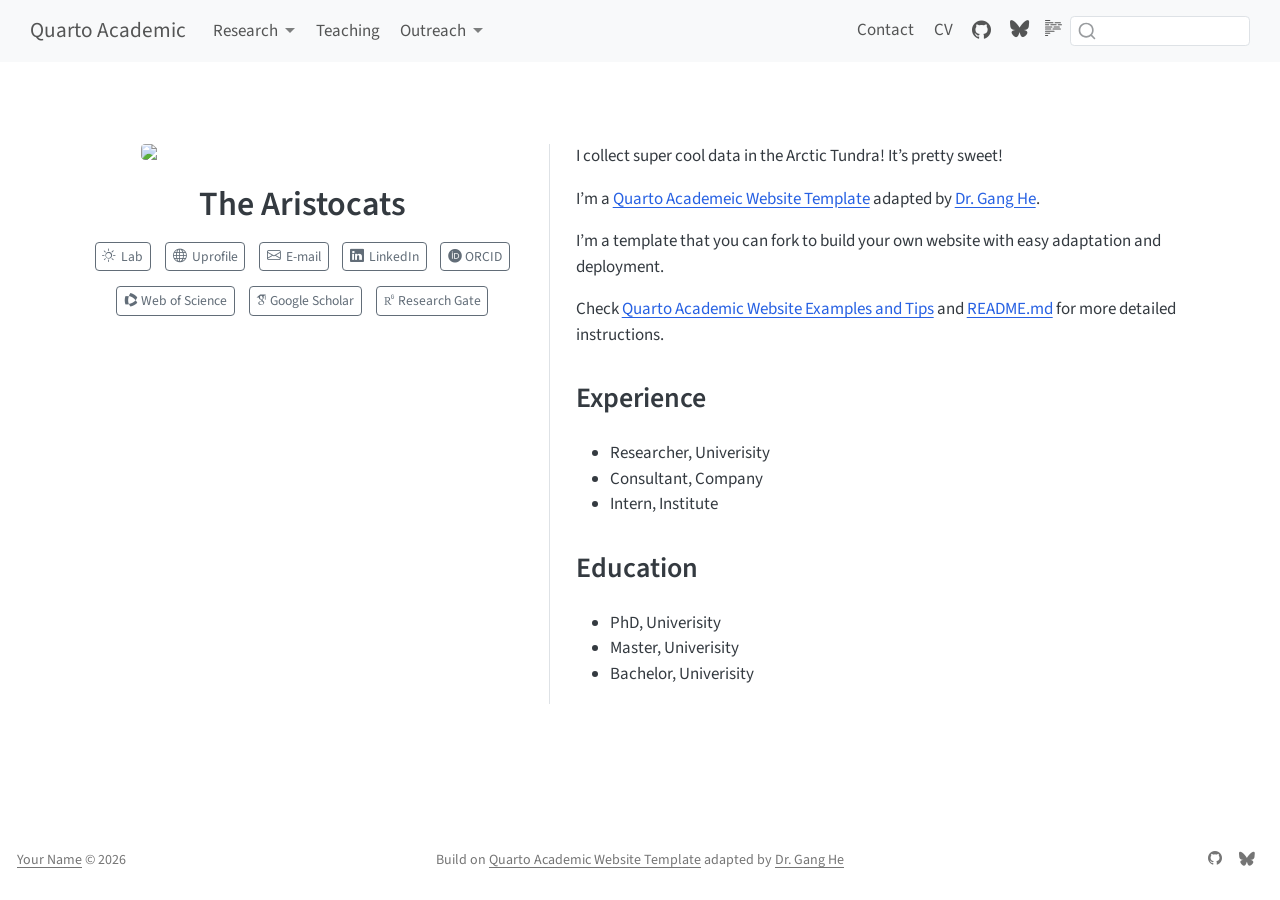
==== docs/index.html @ 0e3d224e "initial commit" ====
<!DOCTYPE html>
<html xmlns="http://www.w3.org/1999/xhtml" lang="en" xml:lang="en"><head>

<meta charset="utf-8">
<meta name="generator" content="quarto-1.9.38">

<meta name="viewport" content="width=device-width, initial-scale=1.0, user-scalable=yes">

<meta name="author" content="Dr.&nbsp;Gang He">
<meta name="description" content="Quarto Academic Website Template with Team Shrub">

<title>The Aristocats – Quarto Academic</title>
<style>
/* Default styles provided by pandoc.
** See https://pandoc.org/MANUAL.html#variables-for-html for config info.
*/
code{white-space: pre-wrap;}
span.smallcaps{font-variant: small-caps;}
div.columns{display: flex; gap: min(4vw, 1.5em);}
div.column{flex: auto; overflow-x: auto;}
div.hanging-indent{margin-left: 1.5em; text-indent: -1.5em;}
ul.task-list{list-style: none;}
ul.task-list li input[type="checkbox"] {
  width: 0.8em;
  margin: 0 0.8em 0.2em -1em; /* quarto-specific, see https://github.com/quarto-dev/quarto-cli/issues/4556 */ 
  vertical-align: middle;
}
</style>


<script src="site_libs/quarto-nav/quarto-nav.js"></script>
<script src="site_libs/quarto-nav/headroom.min.js"></script>
<script src="site_libs/clipboard/clipboard.min.js"></script>
<script src="site_libs/quarto-search/autocomplete.umd.js"></script>
<script src="site_libs/quarto-search/fuse.min.js"></script>
<script src="site_libs/quarto-search/quarto-search.js"></script>
<meta name="quarto:offset" content="./">
<script src="site_libs/quarto-html/quarto.js" type="module"></script>
<script src="site_libs/quarto-html/tabsets/tabsets.js" type="module"></script>
<script src="site_libs/quarto-html/popper.min.js"></script>
<script src="site_libs/quarto-html/tippy.umd.min.js"></script>
<link href="site_libs/quarto-html/tippy.css" rel="stylesheet">
<link href="site_libs/quarto-html/quarto-syntax-highlighting-15634bcf2e68342d4ad2dfa704d543f6.css" rel="stylesheet" id="quarto-text-highlighting-styles">
<script src="site_libs/bootstrap/bootstrap.min.js"></script>
<link href="site_libs/bootstrap/bootstrap-icons.css" rel="stylesheet">
<link href="site_libs/bootstrap/bootstrap-346337e101949f30c9d2a2307ffdd10b.min.css" rel="stylesheet" append-hash="true" id="quarto-bootstrap" data-mode="light">
<link href="site_libs/quarto-contrib/fontawesome6-1.2.0/all.min.css" rel="stylesheet">
<link href="site_libs/quarto-contrib/fontawesome6-1.2.0/latex-fontsize.css" rel="stylesheet">
<link href="site_libs/quarto-contrib/academicons-1.9.2/all.css" rel="stylesheet">
<link href="site_libs/quarto-contrib/academicons-1.9.2/size.css" rel="stylesheet">
<script id="quarto-search-options" type="application/json">{
  "location": "navbar",
  "copy-button": false,
  "collapse-after": 3,
  "panel-placement": "end",
  "type": "textbox",
  "limit": 50,
  "keyboard-shortcut": [
    "f",
    "/",
    "s"
  ],
  "language": {
    "search-no-results-text": "No results",
    "search-matching-documents-text": "matching documents",
    "search-copy-link-title": "Copy link to search",
    "search-hide-matches-text": "Hide additional matches",
    "search-more-match-text": "more match in this document",
    "search-more-matches-text": "more matches in this document",
    "search-clear-button-title": "Clear",
    "search-text-placeholder": "",
    "search-detached-cancel-button-title": "Cancel",
    "search-submit-button-title": "Submit",
    "search-label": "Search"
  }
}</script>
<script async="" src="https://www.googletagmanager.com/gtag/js?id="></script>

<script type="text/javascript">

window.dataLayer = window.dataLayer || [];
function gtag(){dataLayer.push(arguments);}
gtag('js', new Date());
gtag('config', '', { 'anonymize_ip': true});
</script>

<!-- 
Load Academicons v1: https://jpswalsh.github.io/academicons/
-->
<link rel="stylesheet" href="https://cdn.jsdelivr.net/gh/jpswalsh/academicons@1/css/academicons.min.css">

<link rel="stylesheet" href="http://maxcdn.bootstrapcdn.com/font-awesome/4.3.0/css/font-awesome.min.css">


<!---
The following code are needed to show dimension citation and altmetrics.
https://api.altmetric.com/embeds.html
https://badge.dimensions.ai/
--->

<script type="text/javascript" src="https://d1bxh8uas1mnw7.cloudfront.net/assets/embed.js"></script>

<script async="" src="https://badge.dimensions.ai/badge.js" charset="utf-8"></script>

<script type="text/javascript" src="//cdn.plu.mx/widget-popup.js"></script>


<link rel="stylesheet" href="styles.css">
<meta property="og:title" content="The Aristocats – Quarto Academic">
<meta property="og:image" content="https://drganghe.github.io/quarto-academic-website-template/files/images/placeholder4.jpg">
<meta property="og:site_name" content="Quarto Academic">
<meta name="twitter:title" content="The Aristocats – Quarto Academic">
<meta name="twitter:image" content="https://drganghe.github.io/quarto-academic-website-template/files/images/placeholder4.jpg">
<meta name="twitter:card" content="summary_large_image">
</head>

<body class="nav-fixed quarto-light">

<div id="quarto-search-results"></div>
  <header id="quarto-header" class="headroom fixed-top">
    <nav class="navbar navbar-expand-lg " data-bs-theme="dark">
      <div class="navbar-container container-fluid">
      <div class="navbar-brand-container mx-auto">
    <a class="navbar-brand" href="./index.html">
    <span class="navbar-title">Quarto Academic</span>
    </a>
  </div>
            <div id="quarto-search" class="" title="Search"></div>
          <button class="navbar-toggler" type="button" data-bs-toggle="collapse" data-bs-target="#navbarCollapse" aria-controls="navbarCollapse" role="menu" aria-expanded="false" aria-label="Toggle navigation" onclick="if (window.quartoToggleHeadroom) { window.quartoToggleHeadroom(); }">
  <span class="navbar-toggler-icon"></span>
</button>
          <div class="collapse navbar-collapse" id="navbarCollapse">
            <ul class="navbar-nav navbar-nav-scroll me-auto">
  <li class="nav-item dropdown ">
    <a class="nav-link dropdown-toggle" href="#" id="nav-menu-research" role="link" data-bs-toggle="dropdown" aria-expanded="false">
 <span class="menu-text">Research</span>
    </a>
    <ul class="dropdown-menu" aria-labelledby="nav-menu-research">    
        <li>
    <a class="dropdown-item" href="./projects.html">
 <span class="dropdown-text">Projects</span></a>
  </li>  
        <li>
    <a class="dropdown-item" href="./publications.html">
 <span class="dropdown-text">Publications</span></a>
  </li>  
    </ul>
  </li>
  <li class="nav-item">
    <a class="nav-link" href="./teaching.html"> 
<span class="menu-text">Teaching</span></a>
  </li>  
  <li class="nav-item dropdown ">
    <a class="nav-link dropdown-toggle" href="#" id="nav-menu-outreach" role="link" data-bs-toggle="dropdown" aria-expanded="false">
 <span class="menu-text">Outreach</span>
    </a>
    <ul class="dropdown-menu" aria-labelledby="nav-menu-outreach">    
        <li>
    <a class="dropdown-item" href="./posts.html#category=presentation">
 <span class="dropdown-text">Presentations</span></a>
  </li>  
    </ul>
  </li>
</ul>
            <ul class="navbar-nav navbar-nav-scroll ms-auto">
  <li class="nav-item">
    <a class="nav-link" href="./contact.html"> 
<span class="menu-text">Contact</span></a>
  </li>  
  <li class="nav-item">
    <a class="nav-link" href="./files/nsf-biosketch.pdf"> 
<span class="menu-text">CV</span></a>
  </li>  
  <li class="nav-item compact">
    <a class="nav-link" href="https://github.com/drganghe/quarto-academic-website-template" target="_blank"> <i class="bi bi-github" role="img">
</i> 
<span class="menu-text"></span></a>
  </li>  
  <li class="nav-item">
    <a class="nav-link" href="https://bsky.app" target="_blank"> 
<span class="menu-text"><i class="fa-brands fa-bluesky" aria-label="bluesky"></i></span></a>
  </li>  
</ul>
          </div> <!-- /navcollapse -->
            <div class="quarto-navbar-tools">
  <a href="" class="quarto-reader-toggle quarto-navigation-tool px-1" onclick="window.quartoToggleReader(); return false;" title="Toggle reader mode">
  <div class="quarto-reader-toggle-btn">
  <i class="bi"></i>
  </div>
</a>
</div>
      </div> <!-- /container-fluid -->
    </nav>
</header>
<!-- content -->
<div id="quarto-content" class="quarto-container page-columns page-rows-contents page-layout-full page-navbar">
<!-- sidebar -->
<!-- margin-sidebar -->
    
<!-- main -->
<main class="content column-page" id="quarto-document-content">




<div class="quarto-about-trestles column-page">
  <div class="about-entity">
    <img src="files/images/placeholder4.jpg" class="about-image
  rounded " style="width: 70%;">
<header id="title-block-header" class="quarto-title-block default">
<div class="quarto-title">
<h1 class="title">The Aristocats</h1>
</div>
<div class="quarto-title-meta column-page">
  </div>
</header>
    <div class="about-links">
  <a href="https://www.github.com" class="about-link" rel="" target="_blank">
    <i class="bi bi-sun"></i>
     <span class="about-link-text">Lab</span>
  </a>
  <a href="https://baruch.cuny.edu" class="about-link" rel="" target="_blank">
    <i class="bi bi-globe"></i>
     <span class="about-link-text">Uprofile</span>
  </a>
  <a href="mailto:email@gmail.com" class="about-link" rel="" target="">
    <i class="bi bi-envelope"></i>
     <span class="about-link-text">E-mail</span>
  </a>
  <a href="https://www.linkedin.com/" class="about-link" rel="" target="_blank">
    <i class="bi bi-linkedin"></i>
     <span class="about-link-text">LinkedIn</span>
  </a>
  <a href="https://orcid.org" class="about-link" rel="" target="_blank">
     <span class="about-link-text"><i class="ai  ai-orcid"></i> ORCID</span>
  </a>
  <a href="https://www.webofscience.com" class="about-link" rel="" target="_blank">
     <span class="about-link-text"><i class="ai  ai-clarivate"></i> Web of Science</span>
  </a>
  <a href="https://scholar.google.com" class="about-link" rel="" target="_blank">
     <span class="about-link-text"><i class="ai  ai-google-scholar"></i> Google Scholar</span>
  </a>
  <a href="https://www.researchgate.net" class="about-link" rel="" target="_blank">
     <span class="about-link-text"><i class="ai  ai-researchgate"></i> Research Gate</span>
  </a>
</div>
  </div>
  <div class="about-contents"><div id="hero-heading">
<p>I collect super cool data in the Arctic Tundra! It’s pretty sweet!</p>
<p>I’m a <a href="https://github.com/drganghe/quarto-academic-website-template">Quarto Academeic Website Template</a> adapted by <a href="http://drganghe.github.io">Dr.&nbsp;Gang He</a>.</p>
<p>I’m a template that you can fork to build your own website with easy adaptation and deployment.</p>
<p>Check <a href="https://drganghe.github.io/quarto-academic-site-examples.html">Quarto Academic Website Examples and Tips</a> and <a href="https://github.com/drganghe/quarto-academic-website-template/blob/main/README.md">README.md</a> for more detailed instructions.</p>
<section id="experience" class="level2">
<h2 data-anchor-id="experience">Experience</h2>
<ul>
<li>Researcher, Univerisity</li>
<li>Consultant, Company</li>
<li>Intern, Institute</li>
</ul>
</section>
<section id="education" class="level2">
<h2 data-anchor-id="education">Education</h2>
<ul>
<li>PhD, Univerisity</li>
<li>Master, Univerisity</li>
<li>Bachelor, Univerisity</li>
</ul>
</section>
</div></div>
</div>





</main> <!-- /main -->
<script id="quarto-html-after-body" type="application/javascript">
  window.document.addEventListener("DOMContentLoaded", function (event) {
    const isCodeAnnotation = (el) => {
      for (const clz of el.classList) {
        if (clz.startsWith('code-annotation-')) {                     
          return true;
        }
      }
      return false;
    }
    const onCopySuccess = function(e) {
      // button target
      const button = e.trigger;
      // don't keep focus
      button.blur();
      // flash "checked"
      button.classList.add('code-copy-button-checked');
      var currentTitle = button.getAttribute("title");
      button.setAttribute("title", "Copied!");
      let tooltip;
      if (window.bootstrap) {
        button.setAttribute("data-bs-toggle", "tooltip");
        button.setAttribute("data-bs-placement", "left");
        button.setAttribute("data-bs-title", "Copied!");
        tooltip = new bootstrap.Tooltip(button, 
          { trigger: "manual", 
            customClass: "code-copy-button-tooltip",
            offset: [0, -8]});
        tooltip.show();    
      }
      setTimeout(function() {
        if (tooltip) {
          tooltip.hide();
          button.removeAttribute("data-bs-title");
          button.removeAttribute("data-bs-toggle");
          button.removeAttribute("data-bs-placement");
        }
        button.setAttribute("title", currentTitle);
        button.classList.remove('code-copy-button-checked');
      }, 1000);
      // clear code selection
      e.clearSelection();
    }
    const getTextToCopy = function(trigger) {
      const outerScaffold = trigger.parentElement.cloneNode(true);
      const codeEl = outerScaffold.querySelector('code');
      for (const childEl of codeEl.children) {
        if (isCodeAnnotation(childEl)) {
          childEl.remove();
        }
      }
      return codeEl.innerText;
    }
    const clipboard = new window.ClipboardJS('.code-copy-button:not([data-in-quarto-modal])', {
      text: getTextToCopy
    });
    clipboard.on('success', onCopySuccess);
    if (window.document.getElementById('quarto-embedded-source-code-modal')) {
      const clipboardModal = new window.ClipboardJS('.code-copy-button[data-in-quarto-modal]', {
        text: getTextToCopy,
        container: window.document.getElementById('quarto-embedded-source-code-modal')
      });
      clipboardModal.on('success', onCopySuccess);
    }
      var localhostRegex = new RegExp(/^(?:http|https):\/\/localhost\:?[0-9]*\//);
      var mailtoRegex = new RegExp(/^mailto:/);
        var filterRegex = new RegExp("^(?:http:|https:)\/\/drganghe\.github\.io\/custom");
      var isInternal = (href) => {
          return filterRegex.test(href) || localhostRegex.test(href) || mailtoRegex.test(href);
      }
      // Inspect non-navigation links and adorn them if external
     var links = window.document.querySelectorAll('a[href]:not(.nav-link):not(.navbar-brand):not(.toc-action):not(.sidebar-link):not(.sidebar-item-toggle):not(.pagination-link):not(.no-external):not([aria-hidden]):not(.dropdown-item):not(.quarto-navigation-tool):not(.about-link)');
      for (var i=0; i<links.length; i++) {
        const link = links[i];
        if (!isInternal(link.href)) {
          // undo the damage that might have been done by quarto-nav.js in the case of
          // links that we want to consider external
          if (link.dataset.originalHref !== undefined) {
            link.href = link.dataset.originalHref;
          }
            // target, if specified
            link.setAttribute("target", "_blank");
            if (link.getAttribute("rel") === null) {
              link.setAttribute("rel", "noopener");
            }
        }
      }
    function tippyHover(el, contentFn, onTriggerFn, onUntriggerFn) {
      const config = {
        allowHTML: true,
        maxWidth: 500,
        delay: 100,
        arrow: false,
        appendTo: function(el) {
            return el.parentElement;
        },
        interactive: true,
        interactiveBorder: 10,
        theme: 'quarto',
        placement: 'bottom-start',
      };
      if (contentFn) {
        config.content = contentFn;
      }
      if (onTriggerFn) {
        config.onTrigger = onTriggerFn;
      }
      if (onUntriggerFn) {
        config.onUntrigger = onUntriggerFn;
      }
      window.tippy(el, config); 
    }
    const noterefs = window.document.querySelectorAll('a[role="doc-noteref"]');
    for (var i=0; i<noterefs.length; i++) {
      const ref = noterefs[i];
      tippyHover(ref, function() {
        // use id or data attribute instead here
        let href = ref.getAttribute('data-footnote-href') || ref.getAttribute('href');
        try { href = new URL(href).hash; } catch {}
        const id = href.replace(/^#\/?/, "");
        const note = window.document.getElementById(id);
        if (note) {
          return note.innerHTML;
        } else {
          return "";
        }
      });
    }
    const xrefs = window.document.querySelectorAll('a.quarto-xref');
    const processXRef = (id, note) => {
      // Strip column container classes
      const stripColumnClz = (el) => {
        el.classList.remove("page-full", "page-columns");
        if (el.children) {
          for (const child of el.children) {
            stripColumnClz(child);
          }
        }
      }
      stripColumnClz(note)
      if (id === null || id.startsWith('sec-')) {
        // Special case sections, only their first couple elements
        const container = document.createElement("div");
        if (note.children && note.children.length > 2) {
          container.appendChild(note.children[0].cloneNode(true));
          for (let i = 1; i < note.children.length; i++) {
            const child = note.children[i];
            if (child.tagName === "P" && child.innerText === "") {
              continue;
            } else {
              container.appendChild(child.cloneNode(true));
              break;
            }
          }
          if (window.Quarto?.typesetMath) {
            window.Quarto.typesetMath(container);
          }
          return container.innerHTML
        } else {
          if (window.Quarto?.typesetMath) {
            window.Quarto.typesetMath(note);
          }
          return note.innerHTML;
        }
      } else {
        // Remove any anchor links if they are present
        const anchorLink = note.querySelector('a.anchorjs-link');
        if (anchorLink) {
          anchorLink.remove();
        }
        if (window.Quarto?.typesetMath) {
          window.Quarto.typesetMath(note);
        }
        if (note.classList.contains("callout")) {
          return note.outerHTML;
        } else {
          return note.innerHTML;
        }
      }
    }
    for (var i=0; i<xrefs.length; i++) {
      const xref = xrefs[i];
      tippyHover(xref, undefined, function(instance) {
        instance.disable();
        let url = xref.getAttribute('href');
        let hash = undefined; 
        if (url.startsWith('#')) {
          hash = url;
        } else {
          try { hash = new URL(url).hash; } catch {}
        }
        if (hash) {
          const id = hash.replace(/^#\/?/, "");
          const note = window.document.getElementById(id);
          if (note !== null) {
            try {
              const html = processXRef(id, note.cloneNode(true));
              instance.setContent(html);
            } finally {
              instance.enable();
              instance.show();
            }
          } else {
            // See if we can fetch this
            fetch(url.split('#')[0])
            .then(res => res.text())
            .then(html => {
              const parser = new DOMParser();
              const htmlDoc = parser.parseFromString(html, "text/html");
              const note = htmlDoc.getElementById(id);
              if (note !== null) {
                const html = processXRef(id, note);
                instance.setContent(html);
              } 
            }).finally(() => {
              instance.enable();
              instance.show();
            });
          }
        } else {
          // See if we can fetch a full url (with no hash to target)
          // This is a special case and we should probably do some content thinning / targeting
          fetch(url)
          .then(res => res.text())
          .then(html => {
            const parser = new DOMParser();
            const htmlDoc = parser.parseFromString(html, "text/html");
            const note = htmlDoc.querySelector('main.content');
            if (note !== null) {
              // This should only happen for chapter cross references
              // (since there is no id in the URL)
              // remove the first header
              if (note.children.length > 0 && note.children[0].tagName === "HEADER") {
                note.children[0].remove();
              }
              const html = processXRef(null, note);
              instance.setContent(html);
            } 
          }).finally(() => {
            instance.enable();
            instance.show();
          });
        }
      }, function(instance) {
      });
    }
        let selectedAnnoteEl;
        const selectorForAnnotation = ( cell, annotation) => {
          let cellAttr = 'data-code-cell="' + cell + '"';
          let lineAttr = 'data-code-annotation="' +  annotation + '"';
          const selector = 'span[' + cellAttr + '][' + lineAttr + ']';
          return selector;
        }
        const selectCodeLines = (annoteEl) => {
          const doc = window.document;
          const targetCell = annoteEl.getAttribute("data-target-cell");
          const targetAnnotation = annoteEl.getAttribute("data-target-annotation");
          const annoteSpan = window.document.querySelector(selectorForAnnotation(targetCell, targetAnnotation));
          const lines = annoteSpan.getAttribute("data-code-lines").split(",");
          const lineIds = lines.map((line) => {
            return targetCell + "-" + line;
          })
          let top = null;
          let height = null;
          let parent = null;
          if (lineIds.length > 0) {
              //compute the position of the single el (top and bottom and make a div)
              const el = window.document.getElementById(lineIds[0]);
              top = el.offsetTop;
              height = el.offsetHeight;
              parent = el.parentElement.parentElement;
            if (lineIds.length > 1) {
              const lastEl = window.document.getElementById(lineIds[lineIds.length - 1]);
              const bottom = lastEl.offsetTop + lastEl.offsetHeight;
              height = bottom - top;
            }
            if (top !== null && height !== null && parent !== null) {
              // cook up a div (if necessary) and position it 
              let div = window.document.getElementById("code-annotation-line-highlight");
              if (div === null) {
                div = window.document.createElement("div");
                div.setAttribute("id", "code-annotation-line-highlight");
                div.style.position = 'absolute';
                parent.appendChild(div);
              }
              div.style.top = top - 2 + "px";
              div.style.height = height + 4 + "px";
              div.style.left = 0;
              let gutterDiv = window.document.getElementById("code-annotation-line-highlight-gutter");
              if (gutterDiv === null) {
                gutterDiv = window.document.createElement("div");
                gutterDiv.setAttribute("id", "code-annotation-line-highlight-gutter");
                gutterDiv.style.position = 'absolute';
                const codeCell = window.document.getElementById(targetCell);
                const gutter = codeCell.querySelector('.code-annotation-gutter');
                gutter.appendChild(gutterDiv);
              }
              gutterDiv.style.top = top - 2 + "px";
              gutterDiv.style.height = height + 4 + "px";
            }
            selectedAnnoteEl = annoteEl;
          }
        };
        const unselectCodeLines = () => {
          const elementsIds = ["code-annotation-line-highlight", "code-annotation-line-highlight-gutter"];
          elementsIds.forEach((elId) => {
            const div = window.document.getElementById(elId);
            if (div) {
              div.remove();
            }
          });
          selectedAnnoteEl = undefined;
        };
          // Handle positioning of the toggle
      window.addEventListener(
        "resize",
        throttle(() => {
          elRect = undefined;
          if (selectedAnnoteEl) {
            selectCodeLines(selectedAnnoteEl);
          }
        }, 10)
      );
      function throttle(fn, ms) {
      let throttle = false;
      let timer;
        return (...args) => {
          if(!throttle) { // first call gets through
              fn.apply(this, args);
              throttle = true;
          } else { // all the others get throttled
              if(timer) clearTimeout(timer); // cancel #2
              timer = setTimeout(() => {
                fn.apply(this, args);
                timer = throttle = false;
              }, ms);
          }
        };
      }
        // Attach click handler to the DT
        const annoteDls = window.document.querySelectorAll('dt[data-target-cell]');
        for (const annoteDlNode of annoteDls) {
          annoteDlNode.addEventListener('click', (event) => {
            const clickedEl = event.target;
            if (clickedEl !== selectedAnnoteEl) {
              unselectCodeLines();
              const activeEl = window.document.querySelector('dt[data-target-cell].code-annotation-active');
              if (activeEl) {
                activeEl.classList.remove('code-annotation-active');
              }
              selectCodeLines(clickedEl);
              clickedEl.classList.add('code-annotation-active');
            } else {
              // Unselect the line
              unselectCodeLines();
              clickedEl.classList.remove('code-annotation-active');
            }
          });
        }
    const findCites = (el) => {
      const parentEl = el.parentElement;
      if (parentEl) {
        const cites = parentEl.dataset.cites;
        if (cites) {
          return {
            el,
            cites: cites.split(' ')
          };
        } else {
          return findCites(el.parentElement)
        }
      } else {
        return undefined;
      }
    };
    var bibliorefs = window.document.querySelectorAll('a[role="doc-biblioref"]');
    for (var i=0; i<bibliorefs.length; i++) {
      const ref = bibliorefs[i];
      const citeInfo = findCites(ref);
      if (citeInfo) {
        tippyHover(citeInfo.el, function() {
          var popup = window.document.createElement('div');
          citeInfo.cites.forEach(function(cite) {
            var citeDiv = window.document.createElement('div');
            citeDiv.classList.add('hanging-indent');
            citeDiv.classList.add('csl-entry');
            var biblioDiv = window.document.getElementById('ref-' + cite);
            if (biblioDiv) {
              citeDiv.innerHTML = biblioDiv.innerHTML;
            }
            popup.appendChild(citeDiv);
          });
          return popup.innerHTML;
        });
      }
    }
  });
  </script>
</div> <!-- /content -->
<footer class="footer">
  <div class="nav-footer">
    <div class="nav-footer-left">
<a href="http://www.github.com">Your Name</a> ©
<script>document.write(new Date().getFullYear())</script>
</div>   
    <div class="nav-footer-center">
<p>Build on <a href="https://github.com/drganghe/quarto-academic-website-template">Quarto Academic Website Template</a> adapted by <a href="http://drganghe.github.io">Dr.&nbsp;Gang He</a></p>
</div>
    <div class="nav-footer-right">
      <ul class="footer-items list-unstyled">
    <li class="nav-item compact">
    <a class="nav-link" href="https://github.com/drganghe/quarto-academic-website-template" target="_blank">
      <i class="bi bi-github" role="img">
</i> 
    </a>
  </li>  
    <li class="nav-item">
    <a class="nav-link" href="https://bsky.app" target="_blank">
<p><i class="fa-brands fa-bluesky" aria-label="bluesky"></i></p>
</a>
  </li>  
</ul>
    </div>
  </div>
</footer>




</body></html>
---- docs/site_libs/quarto-html/tippy.css ----
.tippy-box[data-animation=fade][data-state=hidden]{opacity:0}[data-tippy-root]{max-width:calc(100vw - 10px)}.tippy-box{position:relative;background-color:#333;color:#fff;border-radius:4px;font-size:14px;line-height:1.4;white-space:normal;outline:0;transition-property:transform,visibility,opacity}.tippy-box[data-placement^=top]>.tippy-arrow{bottom:0}.tippy-box[data-placement^=top]>.tippy-arrow:before{bottom:-7px;left:0;border-width:8px 8px 0;border-top-color:initial;transform-origin:center top}.tippy-box[data-placement^=bottom]>.tippy-arrow{top:0}.tippy-box[data-placement^=bottom]>.tippy-arrow:before{top:-7px;left:0;border-width:0 8px 8px;border-bottom-color:initial;transform-origin:center bottom}.tippy-box[data-placement^=left]>.tippy-arrow{right:0}.tippy-box[data-placement^=left]>.tippy-arrow:before{border-width:8px 0 8px 8px;border-left-color:initial;right:-7px;transform-origin:center left}.tippy-box[data-placement^=right]>.tippy-arrow{left:0}.tippy-box[data-placement^=right]>.tippy-arrow:before{left:-7px;border-width:8px 8px 8px 0;border-right-color:initial;transform-origin:center right}.tippy-box[data-inertia][data-state=visible]{transition-timing-function:cubic-bezier(.54,1.5,.38,1.11)}.tippy-arrow{width:16px;height:16px;color:#333}.tippy-arrow:before{content:"";position:absolute;border-color:transparent;border-style:solid}.tippy-content{position:relative;padding:5px 9px;z-index:1}
---- docs/site_libs/quarto-html/quarto-syntax-highlighting-15634bcf2e68342d4ad2dfa704d543f6.css ----
/* quarto syntax highlight colors */
:root {
  --quarto-hl-ot-color: #003B4F;
  --quarto-hl-at-color: #657422;
  --quarto-hl-ss-color: #20794D;
  --quarto-hl-an-color: #5E5E5E;
  --quarto-hl-fu-color: #4758AB;
  --quarto-hl-st-color: #20794D;
  --quarto-hl-cf-color: #003B4F;
  --quarto-hl-op-color: #5E5E5E;
  --quarto-hl-er-color: #AD0000;
  --quarto-hl-bn-color: #AD0000;
  --quarto-hl-al-color: #AD0000;
  --quarto-hl-va-color: #111111;
  --quarto-hl-bu-color: inherit;
  --quarto-hl-ex-color: inherit;
  --quarto-hl-pp-color: #AD0000;
  --quarto-hl-in-color: #5E5E5E;
  --quarto-hl-vs-color: #20794D;
  --quarto-hl-wa-color: #5E5E5E;
  --quarto-hl-do-color: #5E5E5E;
  --quarto-hl-im-color: #00769E;
  --quarto-hl-ch-color: #20794D;
  --quarto-hl-dt-color: #AD0000;
  --quarto-hl-fl-color: #AD0000;
  --quarto-hl-co-color: #5E5E5E;
  --quarto-hl-cv-color: #5E5E5E;
  --quarto-hl-cn-color: #8f5902;
  --quarto-hl-sc-color: #5E5E5E;
  --quarto-hl-dv-color: #AD0000;
  --quarto-hl-kw-color: #003B4F;
}

/* other quarto variables */
:root {
  --quarto-font-monospace: SFMono-Regular, Menlo, Monaco, Consolas, "Liberation Mono", "Courier New", monospace;
}

/* syntax highlight based on Pandoc's rules */
pre > code.sourceCode > span {
  color: #003B4F;
}

code.sourceCode > span {
  color: #003B4F;
}

div.sourceCode,
div.sourceCode pre.sourceCode {
  color: #003B4F;
}

/* Normal */
code span {
  color: #003B4F;
}

/* Alert */
code span.al {
  color: #AD0000;
  font-style: inherit;
}

/* Annotation */
code span.an {
  color: #5E5E5E;
  font-style: inherit;
}

/* Attribute */
code span.at {
  color: #657422;
  font-style: inherit;
}

/* BaseN */
code span.bn {
  color: #AD0000;
  font-style: inherit;
}

/* BuiltIn */
code span.bu {
  font-style: inherit;
}

/* ControlFlow */
code span.cf {
  color: #003B4F;
  font-weight: bold;
  font-style: inherit;
}

/* Char */
code span.ch {
  color: #20794D;
  font-style: inherit;
}

/* Constant */
code span.cn {
  color: #8f5902;
  font-style: inherit;
}

/* Comment */
code span.co {
  color: #5E5E5E;
  font-style: inherit;
}

/* CommentVar */
code span.cv {
  color: #5E5E5E;
  font-style: italic;
}

/* Documentation */
code span.do {
  color: #5E5E5E;
  font-style: italic;
}

/* DataType */
code span.dt {
  color: #AD0000;
  font-style: inherit;
}

/* DecVal */
code span.dv {
  color: #AD0000;
  font-style: inherit;
}

/* Error */
code span.er {
  color: #AD0000;
  font-style: inherit;
}

/* Extension */
code span.ex {
  font-style: inherit;
}

/* Float */
code span.fl {
  color: #AD0000;
  font-style: inherit;
}

/* Function */
code span.fu {
  color: #4758AB;
  font-style: inherit;
}

/* Import */
code span.im {
  color: #00769E;
  font-style: inherit;
}

/* Information */
code span.in {
  color: #5E5E5E;
  font-style: inherit;
}

/* Keyword */
code span.kw {
  color: #003B4F;
  font-weight: bold;
  font-style: inherit;
}

/* Operator */
code span.op {
  color: #5E5E5E;
  font-style: inherit;
}

/* Other */
code span.ot {
  color: #003B4F;
  font-style: inherit;
}

/* Preprocessor */
code span.pp {
  color: #AD0000;
  font-style: inherit;
}

/* SpecialChar */
code span.sc {
  color: #5E5E5E;
  font-style: inherit;
}

/* SpecialString */
code span.ss {
  color: #20794D;
  font-style: inherit;
}

/* String */
code span.st {
  color: #20794D;
  font-style: inherit;
}

/* Variable */
code span.va {
  color: #111111;
  font-style: inherit;
}

/* VerbatimString */
code span.vs {
  color: #20794D;
  font-style: inherit;
}

/* Warning */
code span.wa {
  color: #5E5E5E;
  font-style: italic;
}

.prevent-inlining {
  content: "</";
}

/*# sourceMappingURL=f23921c56f73e400b49028c9186a1aa0.css.map */
---- docs/site_libs/quarto-contrib/fontawesome6-1.2.0/latex-fontsize.css ----
.fa-tiny {
  font-size: 0.5em;
}
.fa-scriptsize {
  font-size: 0.7em;
}
.fa-footnotesize {
  font-size: 0.8em;
}
.fa-small {
  font-size: 0.9em;
}
.fa-normalsize {
  font-size: 1em;
}
.fa-large {
  font-size: 1.2em;
}
.fa-Large {
  font-size: 1.5em;
}
.fa-LARGE {
  font-size: 1.75em;
}
.fa-huge {
  font-size: 2em;
}
.fa-Huge {
  font-size: 2.5em;
}
---- docs/site_libs/quarto-contrib/academicons-1.9.2/all.css ----
/*
 *  Academicons 1.9.4 by James Walsh (https://github.com/jpswalsh) and Katja Bercic (https://github.com/katjabercic)
 *  Fonts generated using FontForge - https://fontforge.org
 *  Square icons designed to be used alongside Font Awesome square icons - https://fortawesome.github.io/Font-Awesome/
 *  Licenses - Font: SIL OFL 1.1, CSS: MIT License
 */
@font-face {
  font-family: 'Academicons';
  font-style: normal;
  font-weight: 400;
  font-display: block;
  src: url('1e21o67/academicons.eot');
  src: url('1e21o67/academicons.eot') format('embedded-opentype'),
    url('1e21o67/academicons.ttf') format('truetype'),
    url('1e21o67/academicons.woff') format('woff'),
    url('1e21o67/academicons.svg') format('svg');
}

.ai {
  font-family: 'Academicons';
  font-weight: 400;
  -moz-osx-font-smoothing: grayscale;
  -webkit-font-smoothing: antialiased;
  display: inline-block;
  font-style: normal;
  font-variant: normal;
  text-rendering: auto;
  line-height: 1;
}

.ai-academia:before {
  content: "\e9af";
}

.ai-academia-square:before {
  content: "\e93d";
}

.ai-acclaim:before {
  content: "\e92e";
}

.ai-acclaim-square:before {
  content: "\e93a";
}

.ai-acm:before {
  content: "\e93c";
}

.ai-acm-square:before {
  content: "\e95d";
}

.ai-acmdl:before {
  content: "\e96a";
}

.ai-acmdl-square:before {
  content: "\e9d3";
}

.ai-ads:before {
  content: "\e9cb";
}

.ai-ads-square:before {
  content: "\e94a";
}

.ai-africarxiv:before {
  content: "\e91b";
}

.ai-africarxiv-square:before {
  content: "\e90b";
}

.ai-archive:before {
  content: "\e955";
}

.ai-archive-square:before {
  content: "\e956";
}

.ai-arxiv:before {
  content: "\e974";
}

.ai-arxiv-square:before {
  content: "\e9a6";
}

.ai-biorxiv:before {
  content: "\e9a2";
}

.ai-biorxiv-square:before {
  content: "\e98b";
}

.ai-ceur:before {
  content: "\e96d";
}

.ai-ceur-square:before {
  content: "\e92f";
}

.ai-ciencia-vitae:before {
  content: "\e912";
}

.ai-ciencia-vitae-square:before {
  content: "\e913";
}

.ai-clarivate:before {
  content: "\e924";
}

.ai-clarivate-square:before {
  content: "\e925";
}

.ai-closed-access:before {
  content: "\e942";
}

.ai-closed-access-square:before {
  content: "\e943";
}

.ai-conversation:before {
  content: "\e94c";
}

.ai-conversation-square:before {
  content: "\e915";
}

.ai-coursera:before {
  content: "\e95f";
}

.ai-coursera-square:before {
  content: "\e97f";
}

.ai-crossref:before {
  content: "\e918";
}

.ai-crossref-square:before {
  content: "\e919";
}

.ai-cv:before {
  content: "\e9a5";
}

.ai-cv-square:before {
  content: "\e90a";
}

.ai-datacite:before {
  content: "\e91c";
}

.ai-datacite-square:before {
  content: "\e91d";
}

.ai-dataverse:before {
  content: "\e9f7";
}

.ai-dataverse-square:before {
  content: "\e9e4";
}

.ai-dblp:before {
  content: "\e94f";
}

.ai-dblp-square:before {
  content: "\e93f";
}

.ai-depsy:before {
  content: "\e97a";
}

.ai-depsy-square:before {
  content: "\e94b";
}

.ai-doi:before {
  content: "\e97e";
}

.ai-doi-square:before {
  content: "\e98f";
}

.ai-dryad:before {
  content: "\e97c";
}

.ai-dryad-square:before {
  content: "\e98c";
}

.ai-elsevier:before {
  content: "\e961";
}

.ai-elsevier-square:before {
  content: "\e910";
}

.ai-figshare:before {
  content: "\e981";
}

.ai-figshare-square:before {
  content: "\e9e7";
}

.ai-google-scholar:before {
  content: "\e9d4";
}

.ai-google-scholar-square:before {
  content: "\e9f9";
}

.ai-hal:before {
  content: "\e92c";
}

.ai-hal-square:before {
  content: "\e92d";
}

.ai-hypothesis:before {
  content: "\e95a";
}

.ai-hypothesis-square:before {
  content: "\e95b";
}

.ai-ideas-repec:before {
  content: "\e9ed";
}

.ai-ideas-repec-square:before {
  content: "\e9f8";
}

.ai-ieee:before {
  content: "\e929";
}

.ai-ieee-square:before {
  content: "\e9b9";
}

.ai-impactstory:before {
  content: "\e9cf";
}

.ai-impactstory-square:before {
  content: "\e9aa";
}

.ai-inaturalist:before {
  content: "\e900";
}

.ai-inaturalist-square:before {
  content: "\e901";
}

.ai-inpn:before {
  content: "\e902";
}

.ai-inpn-square:before {
  content: "\e903";
}

.ai-inspire:before {
  content: "\e9e9";
}

.ai-inspire-square:before {
  content: "\e9fe";
}

.ai-isidore:before {
  content: "\e936";
}

.ai-isidore-square:before {
  content: "\e954";
}

.ai-isni:before {
  content: "\e957";
}

.ai-isni-square:before {
  content: "\e958";
}

.ai-jstor:before {
  content: "\e938";
}

.ai-jstor-square:before {
  content: "\e944";
}

.ai-lattes:before {
  content: "\e9b3";
}

.ai-lattes-square:before {
  content: "\e99c";
}

.ai-mathoverflow:before {
  content: "\e9f6";
}

.ai-mathoverflow-square:before {
  content: "\e97b";
}

.ai-mendeley:before {
  content: "\e9f0";
}

.ai-mendeley-square:before {
  content: "\e9f3";
}

.ai-moodle:before {
  content: "\e907";
}

.ai-moodle-square:before {
  content: "\e908";
}

.ai-mtmt:before {
  content: "\e950";
}

.ai-mtmt-square:before {
  content: "\e951";
}

.ai-nakala:before {
  content: "\e940";
}

.ai-nakala-square:before {
  content: "\e941";
}

.ai-obp:before {
  content: "\e92a";
}

.ai-obp-square:before {
  content: "\e92b";
}

.ai-open-access:before {
  content: "\e939";
}

.ai-open-access-square:before {
  content: "\e9f4";
}

.ai-open-data:before {
  content: "\e966";
}

.ai-open-data-square:before {
  content: "\e967";
}

.ai-open-materials:before {
  content: "\e968";
}

.ai-open-materials-square:before {
  content: "\e969";
}

.ai-openedition:before {
  content: "\e946";
}

.ai-openedition-square:before {
  content: "\e947";
}

.ai-orcid:before {
  content: "\e9d9";
}

.ai-orcid-square:before {
  content: "\e9c3";
}

.ai-osf:before {
  content: "\e9ef";
}

.ai-osf-square:before {
  content: "\e931";
}

.ai-overleaf:before {
  content: "\e914";
}

.ai-overleaf-square:before {
  content: "\e98d";
}

.ai-philpapers:before {
  content: "\e98a";
}

.ai-philpapers-square:before {
  content: "\e96f";
}

.ai-piazza:before {
  content: "\e99a";
}

.ai-piazza-square:before {
  content: "\e90c";
}

.ai-preregistered:before {
  content: "\e906";
}

.ai-preregistered-square:before {
  content: "\e96b";
}

.ai-protocols:before {
  content: "\e952";
}

.ai-protocols-square:before {
  content: "\e953";
}

.ai-psyarxiv:before {
  content: "\e90e";
}

.ai-psyarxiv-square:before {
  content: "\e90f";
}

.ai-publons:before {
  content: "\e937";
}

.ai-publons-square:before {
  content: "\e94e";
}

.ai-pubmed:before {
  content: "\e99f";
}

.ai-pubmed-square:before {
  content: "\e97d";
}

.ai-pubpeer:before {
  content: "\e922";
}

.ai-pubpeer-square:before {
  content: "\e923";
}

.ai-researcherid:before {
  content: "\e91a";
}

.ai-researcherid-square:before {
  content: "\e95c";
}

.ai-researchgate:before {
  content: "\e95e";
}

.ai-researchgate-square:before {
  content: "\e99e";
}

.ai-ror:before {
  content: "\e948";
}

.ai-ror-square:before {
  content: "\e949";
}

.ai-sci-hub:before {
  content: "\e959";
}

.ai-sci-hub-square:before {
  content: "\e905";
}

.ai-scirate:before {
  content: "\e98e";
}

.ai-scirate-square:before {
  content: "\e99d";
}

.ai-scopus:before {
  content: "\e91e";
}

.ai-scopus-square:before {
  content: "\e91f";
}

.ai-semantic-scholar:before {
  content: "\e96e";
}

.ai-semantic-scholar-square:before {
  content: "\e96c";
}

.ai-springer:before {
  content: "\e928";
}

.ai-springer-square:before {
  content: "\e99b";
}

.ai-ssrn:before {
  content: "\e916";
}

.ai-ssrn-square:before {
  content: "\e917";
}

.ai-stackoverflow:before {
  content: "\e920";
}

.ai-stackoverflow-square:before {
  content: "\e921";
}

.ai-viaf:before {
  content: "\e933";
}

.ai-viaf-square:before {
  content: "\e934";
}

.ai-wiley:before {
  content: "\e926";
}

.ai-wiley-square:before {
  content: "\e927";
}

.ai-zenodo:before {
  content: "\e911";
}

.ai-zotero:before {
  content: "\e962";
}

.ai-zotero-square:before {
  content: "\e932";
}

/*  Duplication of the FontAwesome style classes using 'ai' in place of 'fa'. */
.ai-lg {
  font-size: 1.33333em;
  line-height: 0.75em;
  vertical-align: -.0667em;
}

.ai-xs {
  font-size: .75em;
}

.ai-sm {
  font-size: .875em;
}

.ai-1x {
  font-size: 1em;
}

.ai-2x {
  font-size: 2em;
}

.ai-3x {
  font-size: 3em;
}

.ai-4x {
  font-size: 4em;
}

.ai-5x {
  font-size: 5em;
}

.ai-6x {
  font-size: 6em;
}

.ai-7x {
  font-size: 7em;
}

.ai-8x {
  font-size: 8em;
}

.ai-9x {
  font-size: 9em;
}

.ai-10x {
  font-size: 10em;
}

.ai-fw {
  text-align: center;
  width: 1.25em;
}

.ai-ul {
  list-style-type: none;
  margin-left: 2.5em;
  padding-left: 0;
}

.ai-ul>li {
  position: relative;
}

.ai-li {
  left: -2em;
  position: absolute;
  text-align: center;
  width: 2em;
  line-height: inherit;
}

.ai-border {
  border: solid 0.08em #eee;
  border-radius: .1em;
  padding: .2em .25em .15em;
}

.ai-pull-left {
  float: left;
}

.ai-pull-right {
  float: right;
}

.ai.ai-pull-left {
  margin-right: .3em;
}

.ai.ai-pull-right {
  margin-right: .3em;
}

.ai-stack {
  display: inline-block;
  height: 2em;
  line-height: 2em;
  position: relative;
  vertical-align: middle;
  width: 2.5em;
}

.ai-stack-1x,
.ai-stack-2x {
  left: 0;
  position: absolute;
  text-align: center;
  width: 100%;
}

.ai-stack-1x {
  line-height: inherit;
}

.ai-stack-2x {
  font-size: 2em;
}

.ai-inverse {
  color: #fff;
}
---- docs/site_libs/quarto-contrib/academicons-1.9.2/size.css ----
.ai-tiny {
  font-size: 0.5em;
}

.ai-scriptsize {
  font-size: 0.7em;
}

.ai-footnotesize {
  font-size: 0.8em;
}

.ai-small {
  font-size: 0.9em;
}

.ai-normalsize {
  font-size: 1em;
}

.ai-large {
  font-size: 1.2em;
}

.ai-Large {
  font-size: 1.5em;
}

.ai-LARGE {
  font-size: 1.75em;
}

.ai-huge {
  font-size: 2em;
}

.ai-Huge {
  font-size: 2.5em;
}

.ai-1x {
  font-size: 1em;
}

.ai-2x {
  font-size: 2em;
}

.ai-3x {
  font-size: 3em;
}

.ai-4x {
  font-size: 4em;
}

.ai-5x {
  font-size: 5em;
}

.ai-6x {
  font-size: 6em;
}

.ai-7x {
  font-size: 7em;
}

.ai-8x {
  font-size: 8em;
}

.ai-9x {
  font-size: 9em;
}

.ai-10x {
  font-size: 10em;
}

.ai-2xs {
  font-size: 0.625em;
  line-height: 0.1em;
  vertical-align: 0.225em;
}

.ai-xs {
  font-size: 0.75em;
  line-height: 0.08333em;
  vertical-align: 0.125em;
}

.ai-sm {
  font-size: 0.875em;
  line-height: 0.07143em;
  vertical-align: 0.05357em;
}

.ai-lg {
  font-size: 1.25em;
  line-height: 0.05em;
  vertical-align: -0.075em;
}

.ai-xl {
  font-size: 1.5em;
  line-height: 0.04167em;
  vertical-align: -0.125em;
}

.ai-2xl {
  font-size: 2em;
  line-height: 0.03125em;
  vertical-align: -0.1875em;
}
---- docs/styles.css ----
/* css styles */
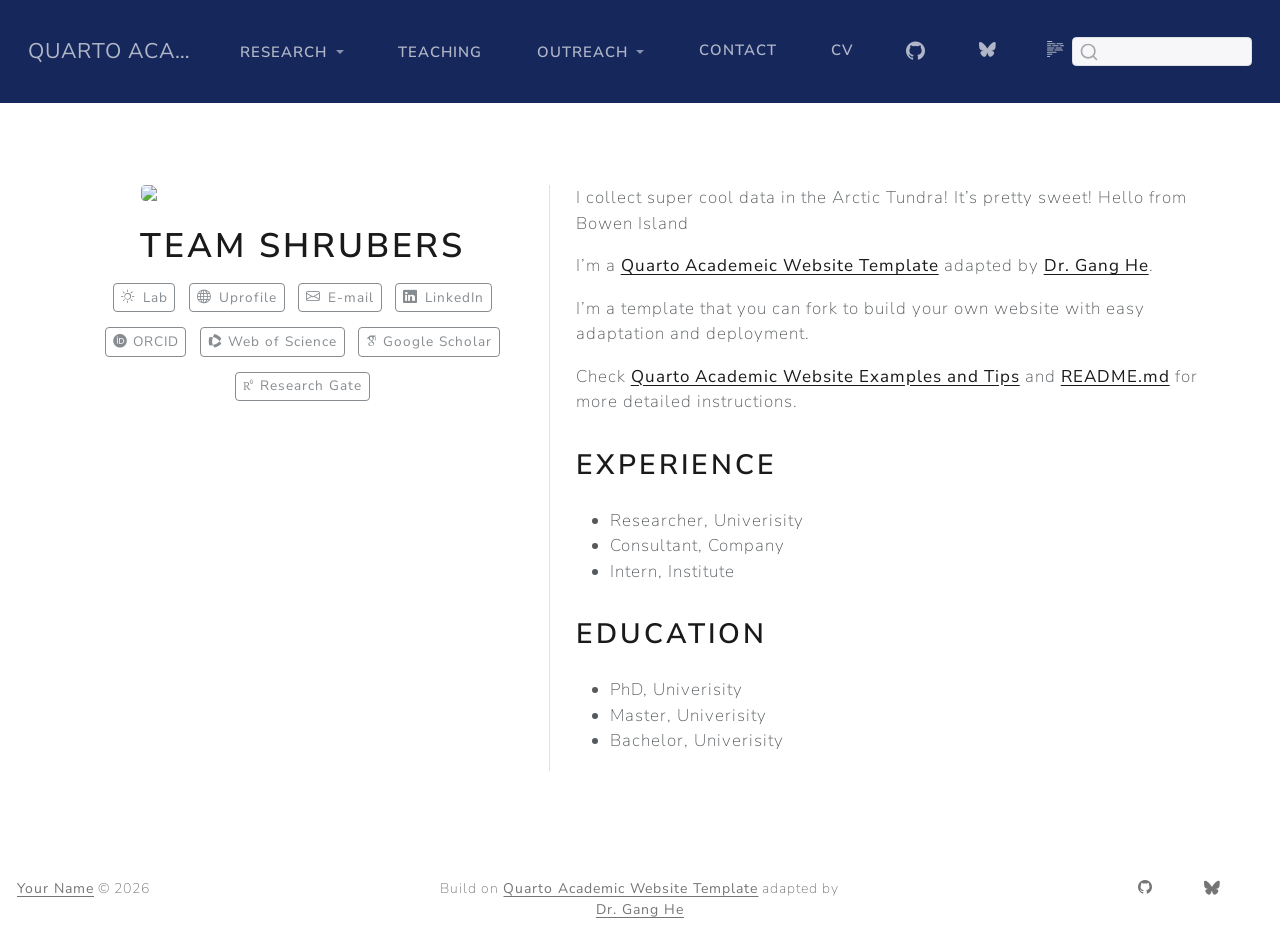
==== commit c1378625: "initial commit" ====
--- a/docs/index.html
+++ b/docs/index.html
@@ -9,7 +9,7 @@
 <meta name="author" content="Dr.&nbsp;Gang He">
 <meta name="description" content="Quarto Academic Website Template with Team Shrub">
 
-<title>The Aristocats – Quarto Academic</title>
+<title>Team Shrubers – Quarto Academic</title>
 <style>
 /* Default styles provided by pandoc.
 ** See https://pandoc.org/MANUAL.html#variables-for-html for config info.
@@ -43,7 +43,7 @@
 <link href="site_libs/quarto-html/quarto-syntax-highlighting-15634bcf2e68342d4ad2dfa704d543f6.css" rel="stylesheet" id="quarto-text-highlighting-styles">
 <script src="site_libs/bootstrap/bootstrap.min.js"></script>
 <link href="site_libs/bootstrap/bootstrap-icons.css" rel="stylesheet">
-<link href="site_libs/bootstrap/bootstrap-346337e101949f30c9d2a2307ffdd10b.min.css" rel="stylesheet" append-hash="true" id="quarto-bootstrap" data-mode="light">
+<link href="site_libs/bootstrap/bootstrap-223033ba425657d774604c12d15876f7.min.css" rel="stylesheet" append-hash="true" id="quarto-bootstrap" data-mode="light">
 <link href="site_libs/quarto-contrib/fontawesome6-1.2.0/all.min.css" rel="stylesheet">
 <link href="site_libs/quarto-contrib/fontawesome6-1.2.0/latex-fontsize.css" rel="stylesheet">
 <link href="site_libs/quarto-contrib/academicons-1.9.2/all.css" rel="stylesheet">
@@ -106,10 +106,10 @@
 
 
 <link rel="stylesheet" href="styles.css">
-<meta property="og:title" content="The Aristocats – Quarto Academic">
+<meta property="og:title" content="Team Shrubers – Quarto Academic">
 <meta property="og:image" content="https://drganghe.github.io/quarto-academic-website-template/files/images/placeholder4.jpg">
 <meta property="og:site_name" content="Quarto Academic">
-<meta name="twitter:title" content="The Aristocats – Quarto Academic">
+<meta name="twitter:title" content="Team Shrubers – Quarto Academic">
 <meta name="twitter:image" content="https://drganghe.github.io/quarto-academic-website-template/files/images/placeholder4.jpg">
 <meta name="twitter:card" content="summary_large_image">
 </head>
@@ -138,7 +138,7 @@
     <ul class="dropdown-menu" aria-labelledby="nav-menu-research">    
         <li>
     <a class="dropdown-item" href="./projects.html">
- <span class="dropdown-text">Projects</span></a>
+ <span class="dropdown-text">My Projectssssss</span></a>
   </li>  
         <li>
     <a class="dropdown-item" href="./publications.html">
@@ -209,7 +209,7 @@
   rounded " style="width: 70%;">
 <header id="title-block-header" class="quarto-title-block default">
 <div class="quarto-title">
-<h1 class="title">The Aristocats</h1>
+<h1 class="title">Team Shrubers</h1>
 </div>
 <div class="quarto-title-meta column-page">
   </div>
@@ -246,7 +246,7 @@
 </div>
   </div>
   <div class="about-contents"><div id="hero-heading">
-<p>I collect super cool data in the Arctic Tundra! It’s pretty sweet!</p>
+<p>I collect super cool data in the Arctic Tundra! It’s pretty sweet! Hello from Bowen Island</p>
 <p>I’m a <a href="https://github.com/drganghe/quarto-academic-website-template">Quarto Academeic Website Template</a> adapted by <a href="http://drganghe.github.io">Dr.&nbsp;Gang He</a>.</p>
 <p>I’m a template that you can fork to build your own website with easy adaptation and deployment.</p>
 <p>Check <a href="https://drganghe.github.io/quarto-academic-site-examples.html">Quarto Academic Website Examples and Tips</a> and <a href="https://github.com/drganghe/quarto-academic-website-template/blob/main/README.md">README.md</a> for more detailed instructions.</p>
